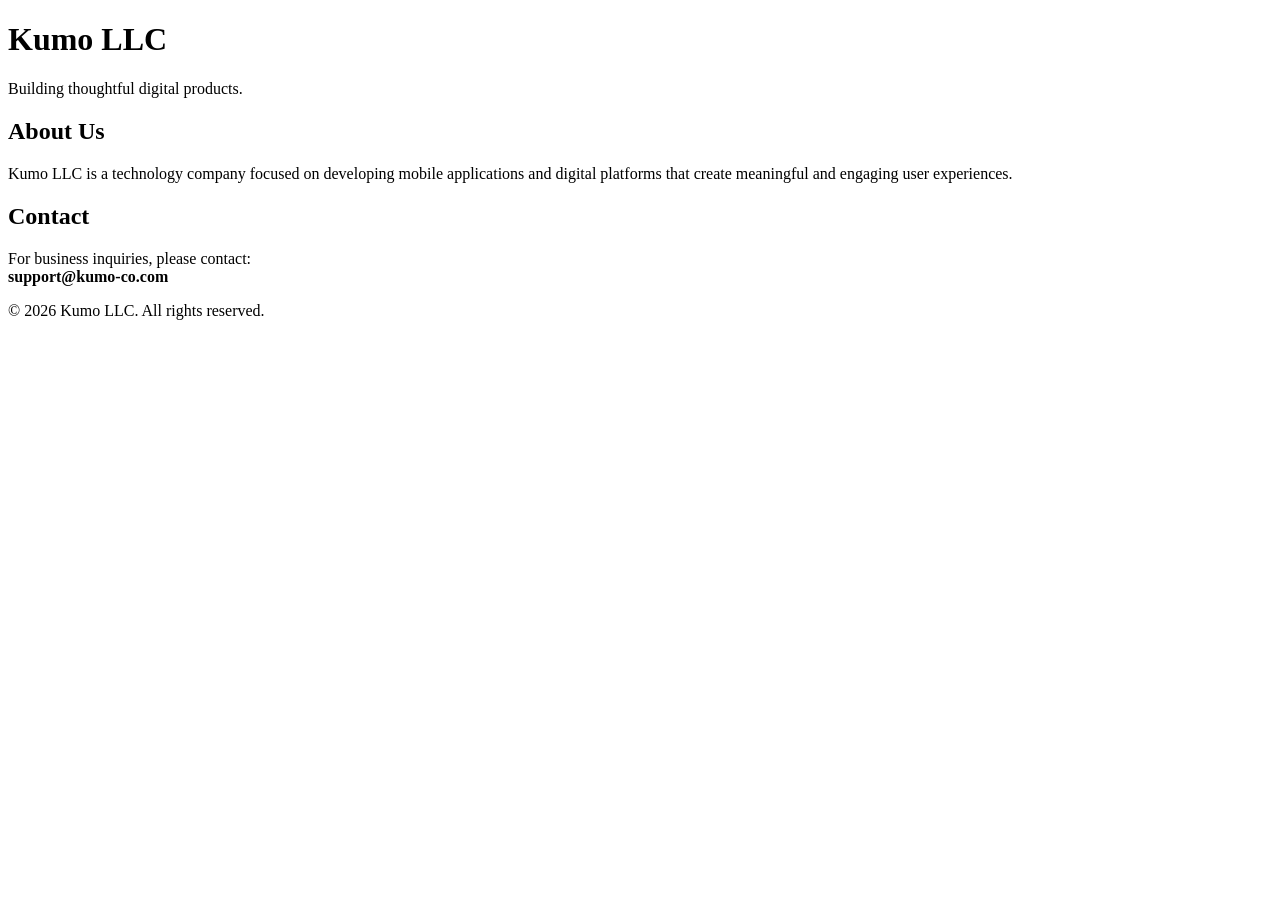
==== index.html @ 5114a28c "Add initial HTML structure for Kumo LLC website" ====
<!DOCTYPE html>
<html lang="en">
<head>
  <meta charset="UTF-8" />
  <meta name="viewport" content="width=device-width, initial-scale=1.0" />
  <title>Kumo LLC</title>
  <meta name="description" content="Kumo LLC is a technology company focused on developing innovative mobile applications and digital products." />
  <link rel="stylesheet" href="styles.css" />
</head>

<body>

  <header>
    <h1>Kumo LLC</h1>
    <p>Building thoughtful digital products.</p>
  </header>

  <section>
    <h2>About Us</h2>
    <p>
      Kumo LLC is a technology company focused on developing
      mobile applications and digital platforms that create
      meaningful and engaging user experiences.
    </p>
  </section>

  <section>
    <h2>Contact</h2>
    <p>
      For business inquiries, please contact:
      <br />
      <strong>support@kumo-co.com</strong>
    </p>
  </section>

  <footer>
    <p>© 2026 Kumo LLC. All rights reserved.</p>
  </footer>

</body>
</html>
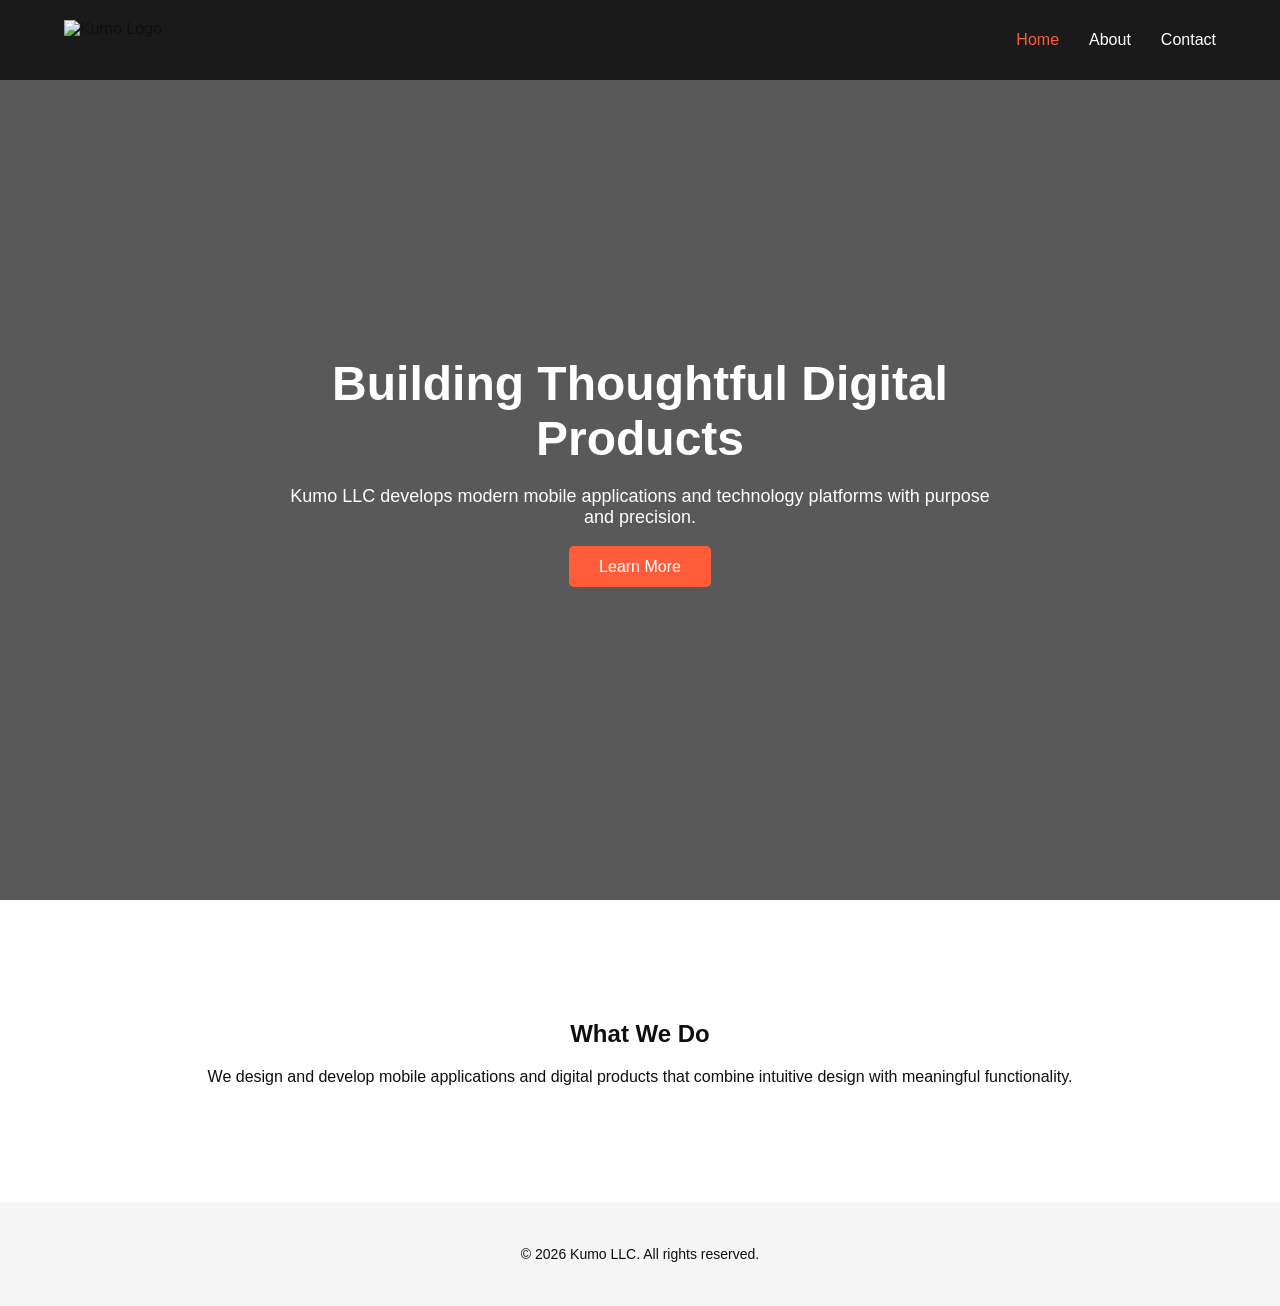
==== commit a8a1ed08: "Added additional pages and style" ====
--- a/index.html
+++ b/index.html
@@ -4,38 +4,42 @@
   <meta charset="UTF-8" />
   <meta name="viewport" content="width=device-width, initial-scale=1.0" />
   <title>Kumo LLC</title>
-  <meta name="description" content="Kumo LLC is a technology company focused on developing innovative mobile applications and digital products." />
   <link rel="stylesheet" href="styles.css" />
 </head>
 
 <body>
 
-  <header>
-    <h1>Kumo LLC</h1>
-    <p>Building thoughtful digital products.</p>
-  </header>
+<nav class="navbar">
+  <div class="nav-container">
+    <img src="assets/logo.png" alt="Kumo Logo" class="logo" />
+    <ul class="nav-links">
+      <li><a href="index.html" class="active">Home</a></li>
+      <li><a href="about.html">About</a></li>
+      <li><a href="contact.html">Contact</a></li>
+    </ul>
+  </div>
+</nav>
 
-  <section>
-    <h2>About Us</h2>
-    <p>
-      Kumo LLC is a technology company focused on developing
-      mobile applications and digital platforms that create
-      meaningful and engaging user experiences.
-    </p>
-  </section>
+<header class="hero">
+  <div class="hero-overlay"></div>
+  <div class="hero-content">
+    <h1>Building Thoughtful Digital Products</h1>
+    <p>Kumo LLC develops modern mobile applications and technology platforms with purpose and precision.</p>
+    <a href="about.html" class="btn-primary">Learn More</a>
+  </div>
+</header>
 
-  <section>
-    <h2>Contact</h2>
-    <p>
-      For business inquiries, please contact:
-      <br />
-      <strong>support@kumo-co.com</strong>
-    </p>
-  </section>
+<section class="section">
+  <h2>What We Do</h2>
+  <p>
+    We design and develop mobile applications and digital products that
+    combine intuitive design with meaningful functionality.
+  </p>
+</section>
 
-  <footer>
-    <p>© 2026 Kumo LLC. All rights reserved.</p>
-  </footer>
+<footer>
+  <p>© 2026 Kumo LLC. All rights reserved.</p>
+</footer>
 
 </body>
-</html>
+</html>
--- a/styles.css
+++ b/styles.css
@@ -0,0 +1,131 @@
+:root {
+  --accent: #ff5c39;
+  --dark: #0f0f0f;
+  --light: #ffffff;
+  --gray: #f5f5f5;
+}
+
+body {
+  margin: 0;
+  font-family: -apple-system, BlinkMacSystemFont, "Segoe UI", Roboto, sans-serif;
+  background-color: var(--light);
+  color: var(--dark);
+}
+
+/* NAVIGATION */
+
+.navbar {
+  position: fixed;
+  width: 100%;
+  background: rgba(0,0,0,0.7);
+  backdrop-filter: blur(8px);
+  padding: 15px 0;
+  z-index: 1000;
+}
+
+.nav-container {
+  width: 90%;
+  margin: auto;
+  display: flex;
+  justify-content: space-between;
+  align-items: center;
+}
+
+.logo {
+  height: 40px;
+}
+
+.nav-links {
+  list-style: none;
+  display: flex;
+  gap: 30px;
+}
+
+.nav-links a {
+  text-decoration: none;
+  color: white;
+  font-weight: 500;
+  transition: 0.3s;
+}
+
+.nav-links a:hover,
+.nav-links .active {
+  color: var(--accent);
+}
+
+/* HERO SECTION */
+
+.hero {
+  height: 100vh;
+  background: url("assets/hero.jpg") center/cover no-repeat;
+  position: relative;
+  display: flex;
+  align-items: center;
+  justify-content: center;
+  text-align: center;
+}
+
+.hero-overlay {
+  position: absolute;
+  width: 100%;
+  height: 100%;
+  background: rgba(0,0,0,0.65);
+}
+
+.hero-content {
+  position: relative;
+  color: white;
+  max-width: 700px;
+}
+
+.hero h1 {
+  font-size: 48px;
+  margin-bottom: 20px;
+}
+
+.hero p {
+  font-size: 18px;
+  margin-bottom: 30px;
+}
+
+.btn-primary {
+  background-color: var(--accent);
+  color: white;
+  padding: 12px 30px;
+  text-decoration: none;
+  border-radius: 5px;
+  transition: 0.3s;
+}
+
+.btn-primary:hover {
+  opacity: 0.85;
+}
+
+/* CONTENT SECTIONS */
+
+.section {
+  padding: 100px 20px;
+  text-align: center;
+}
+
+.page {
+  padding-top: 150px;
+}
+
+.section h2 {
+  margin-bottom: 20px;
+}
+
+.contact-email {
+  font-size: 20px;
+  color: var(--accent);
+}
+
+/* FOOTER */
+
+footer {
+  padding: 30px;
+  background-color: var(--gray);
+  text-align: center;
+  font-size: 14px;
+}
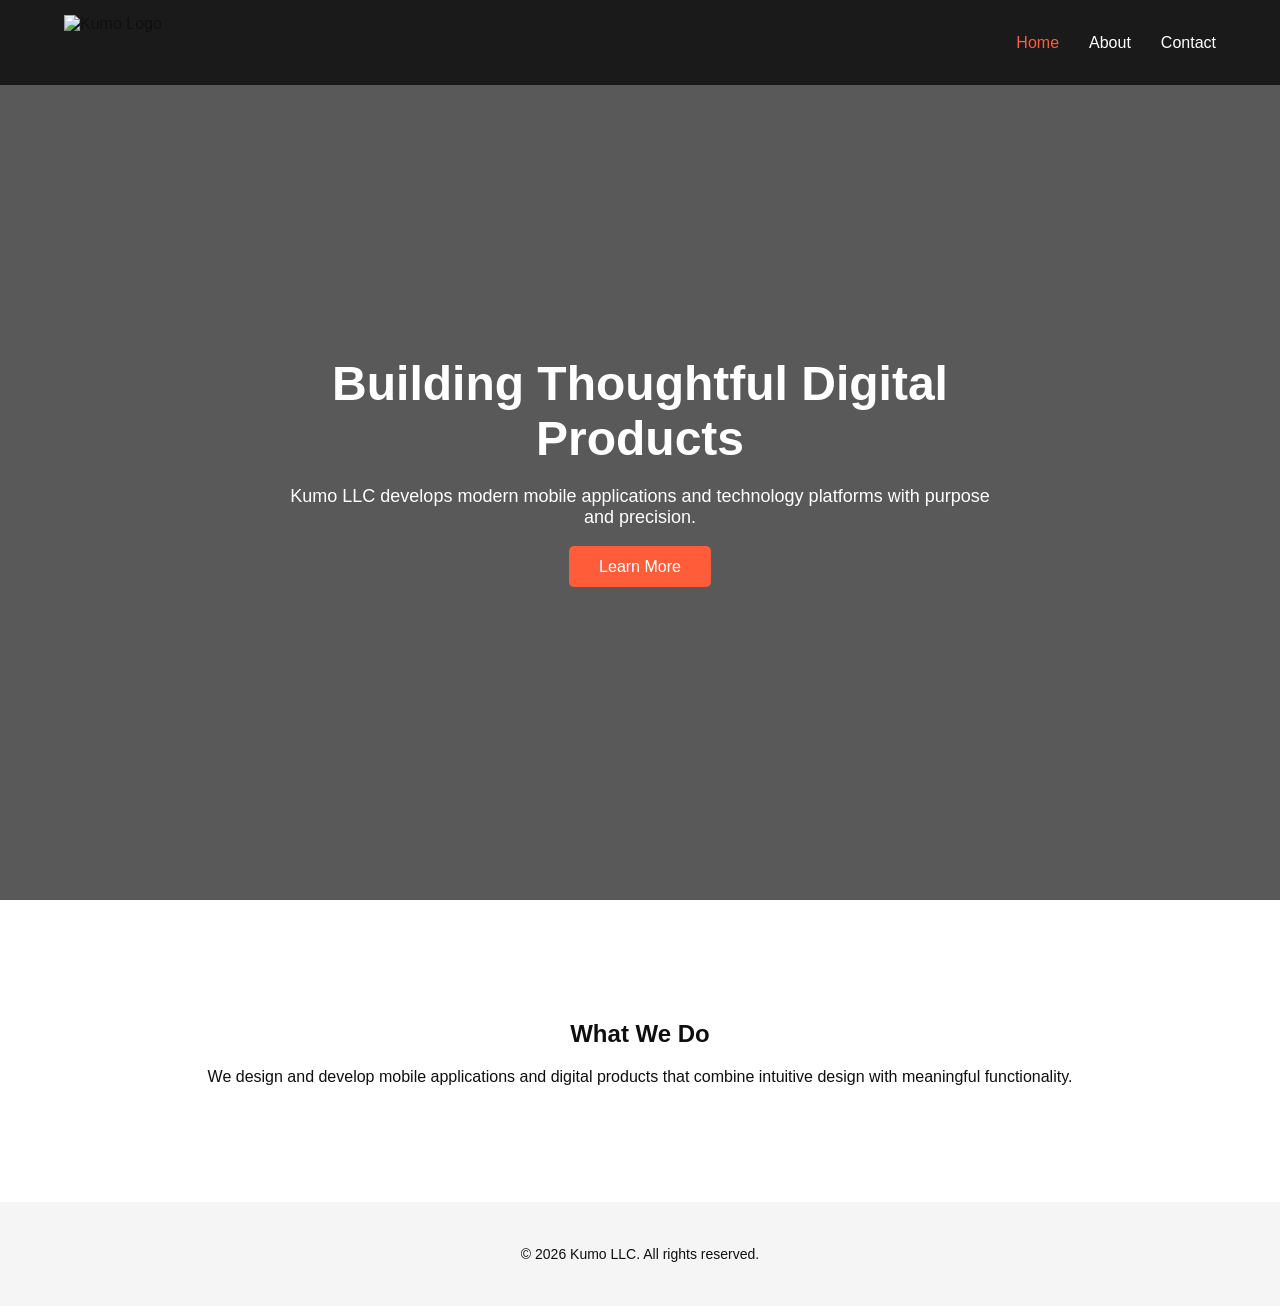
==== commit 7c7399d2: "Added both hero and logo image" ====
--- a/index.html
+++ b/index.html
@@ -11,7 +11,7 @@
 
 <nav class="navbar">
   <div class="nav-container">
-    <img src="assets/logo.png" alt="Kumo Logo" class="logo" />
+    <img src="assets/logo.svg" alt="Kumo Logo" class="logo" />
     <ul class="nav-links">
       <li><a href="index.html" class="active">Home</a></li>
       <li><a href="about.html">About</a></li>
--- a/styles.css
+++ b/styles.css
@@ -32,7 +32,8 @@
 }
 
 .logo {
-  height: 40px;
+  height: 55px;
+  width: auto;
 }
 
 .nav-links {
@@ -57,7 +58,7 @@
 
 .hero {
   height: 100vh;
-  background: url("assets/hero.jpg") center/cover no-repeat;
+  background: url("assets/hero.png") center/cover no-repeat;
   position: relative;
   display: flex;
   align-items: center;
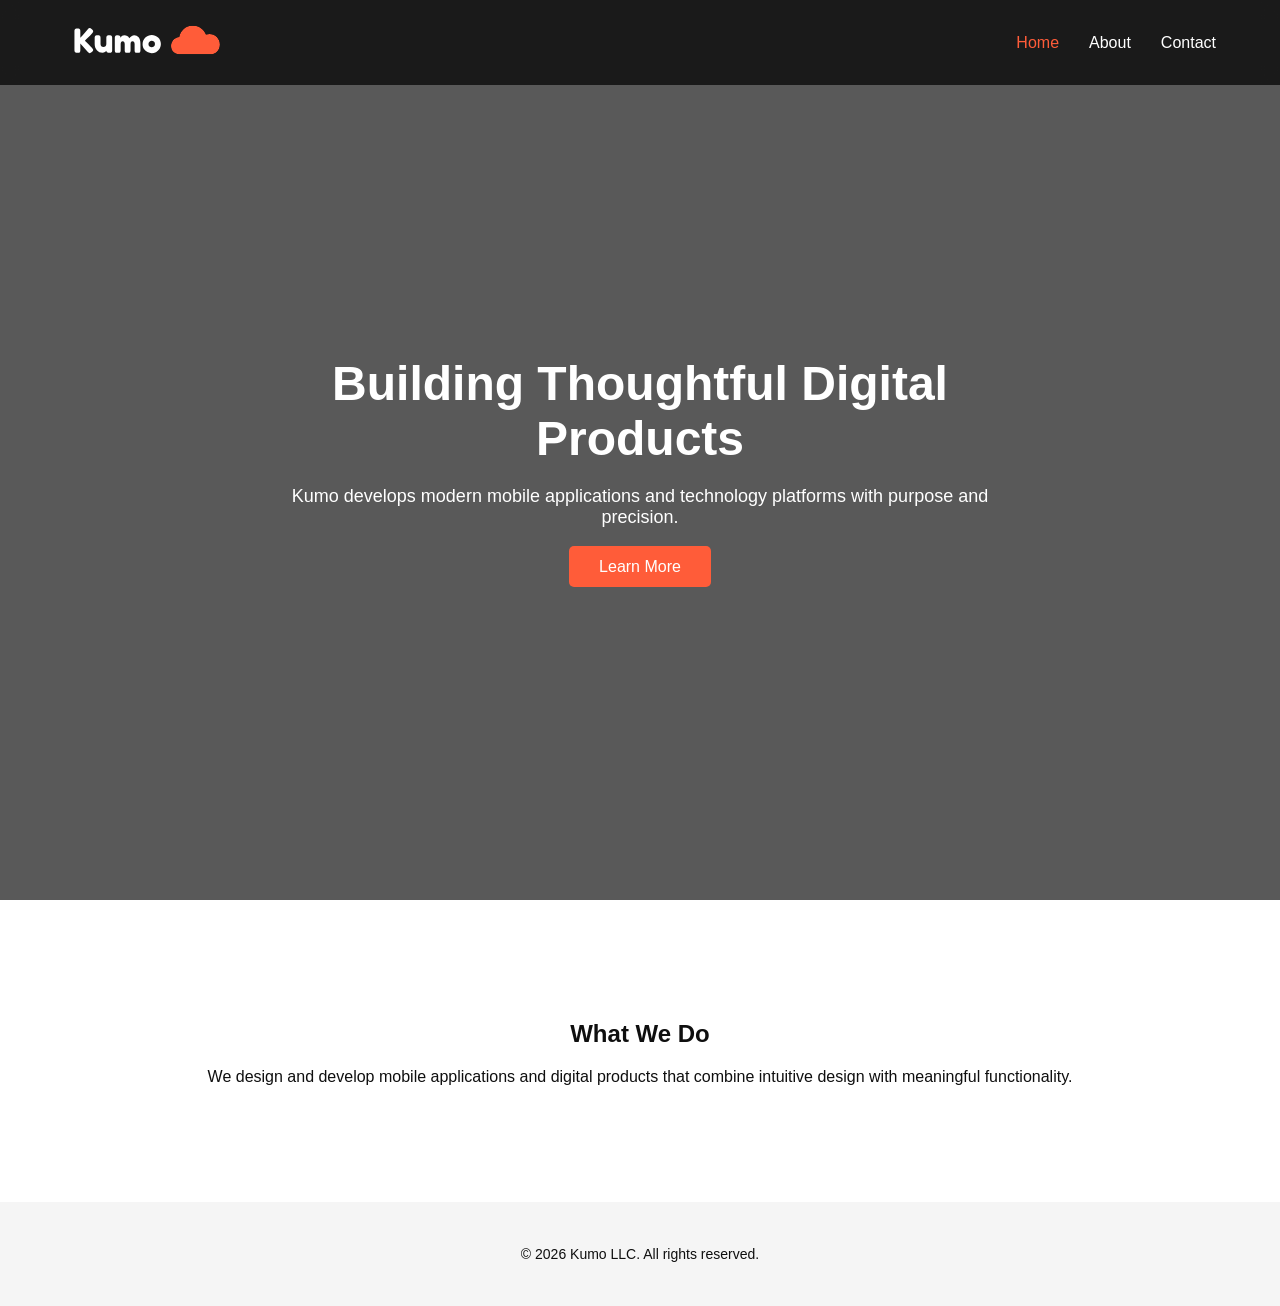
==== commit dae89f86: "added favicon" ====
--- a/index.html
+++ b/index.html
@@ -5,6 +5,9 @@
   <meta name="viewport" content="width=device-width, initial-scale=1.0" />
   <title>Kumo LLC</title>
   <link rel="stylesheet" href="styles.css" />
+  <link rel="icon" href="favicon.svg" type="image/svg+xml">
+  <link rel="alternate icon" href="favicon.png" type="image/png">
+
 </head>
 
 <body>
@@ -24,7 +27,7 @@
   <div class="hero-overlay"></div>
   <div class="hero-content">
     <h1>Building Thoughtful Digital Products</h1>
-    <p>Kumo LLC develops modern mobile applications and technology platforms with purpose and precision.</p>
+    <p>Kumo develops modern mobile applications and technology platforms with purpose and precision.</p>
     <a href="about.html" class="btn-primary">Learn More</a>
   </div>
 </header>
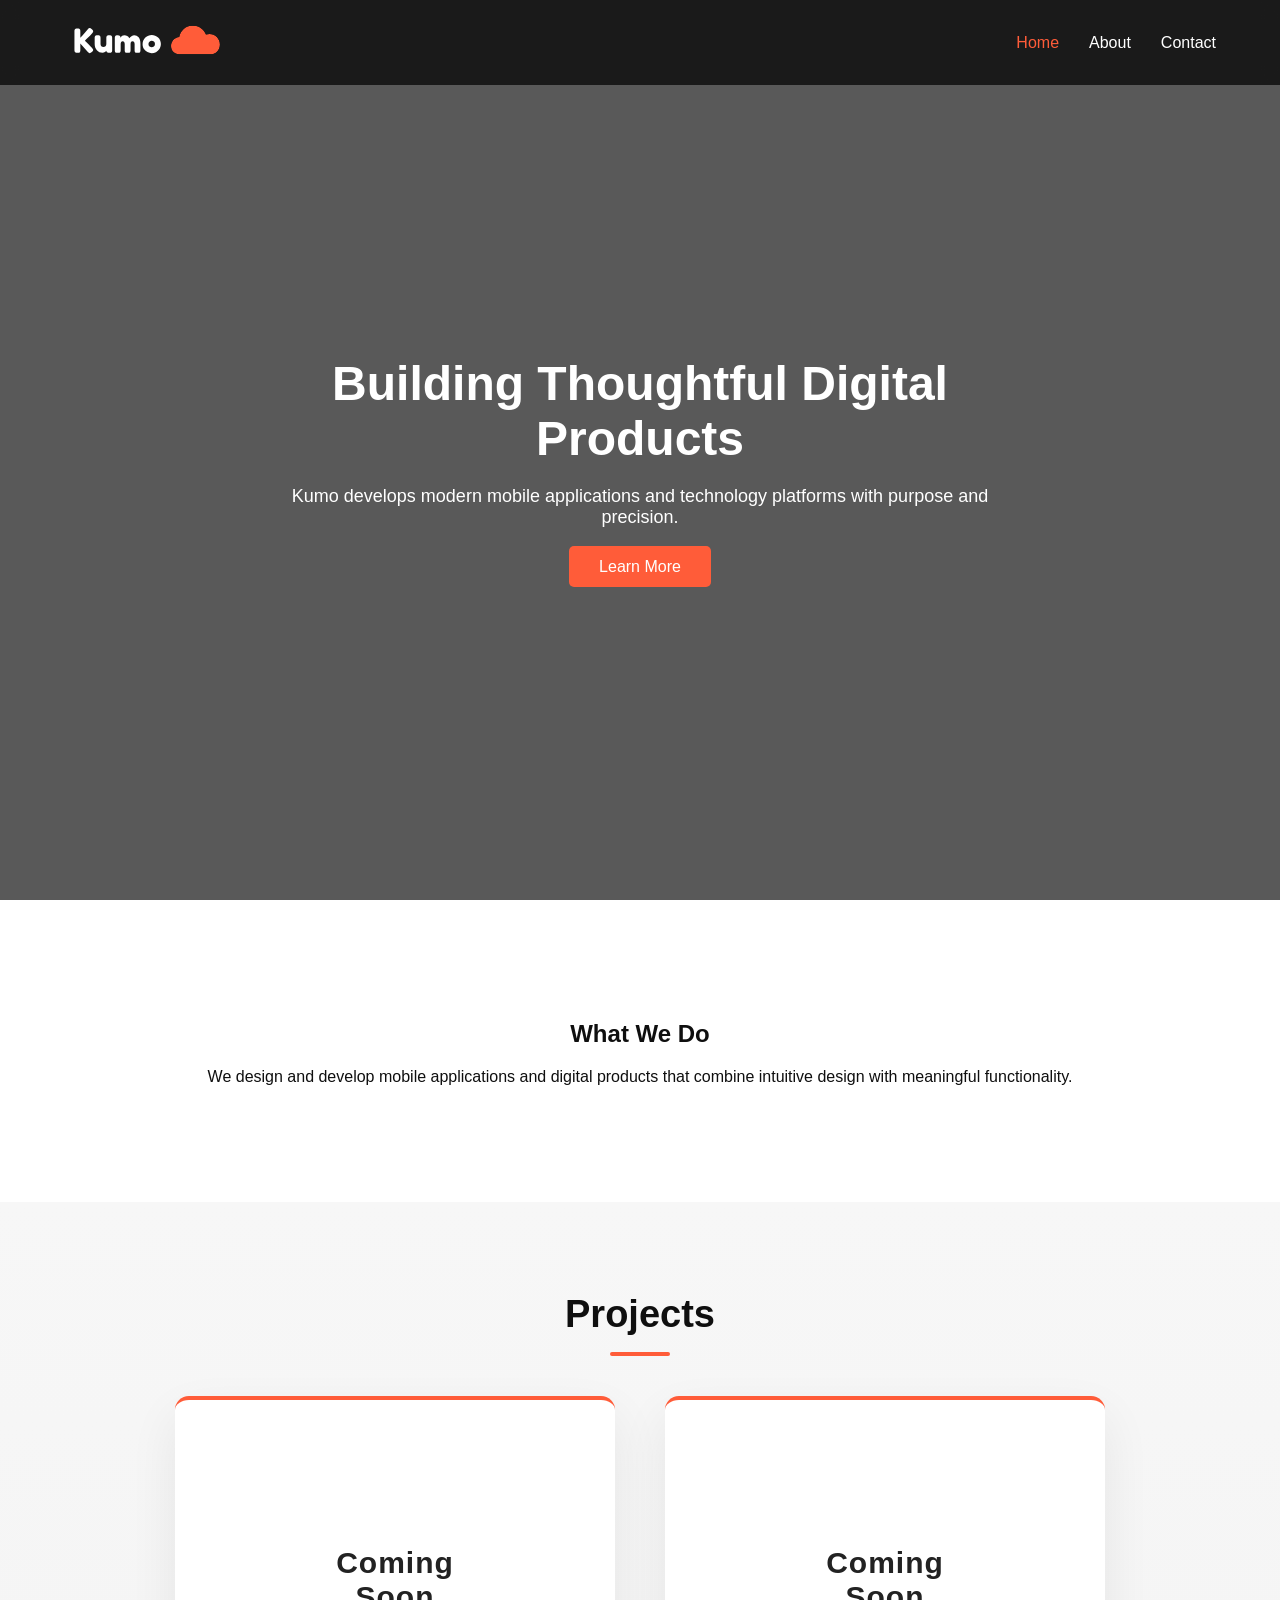
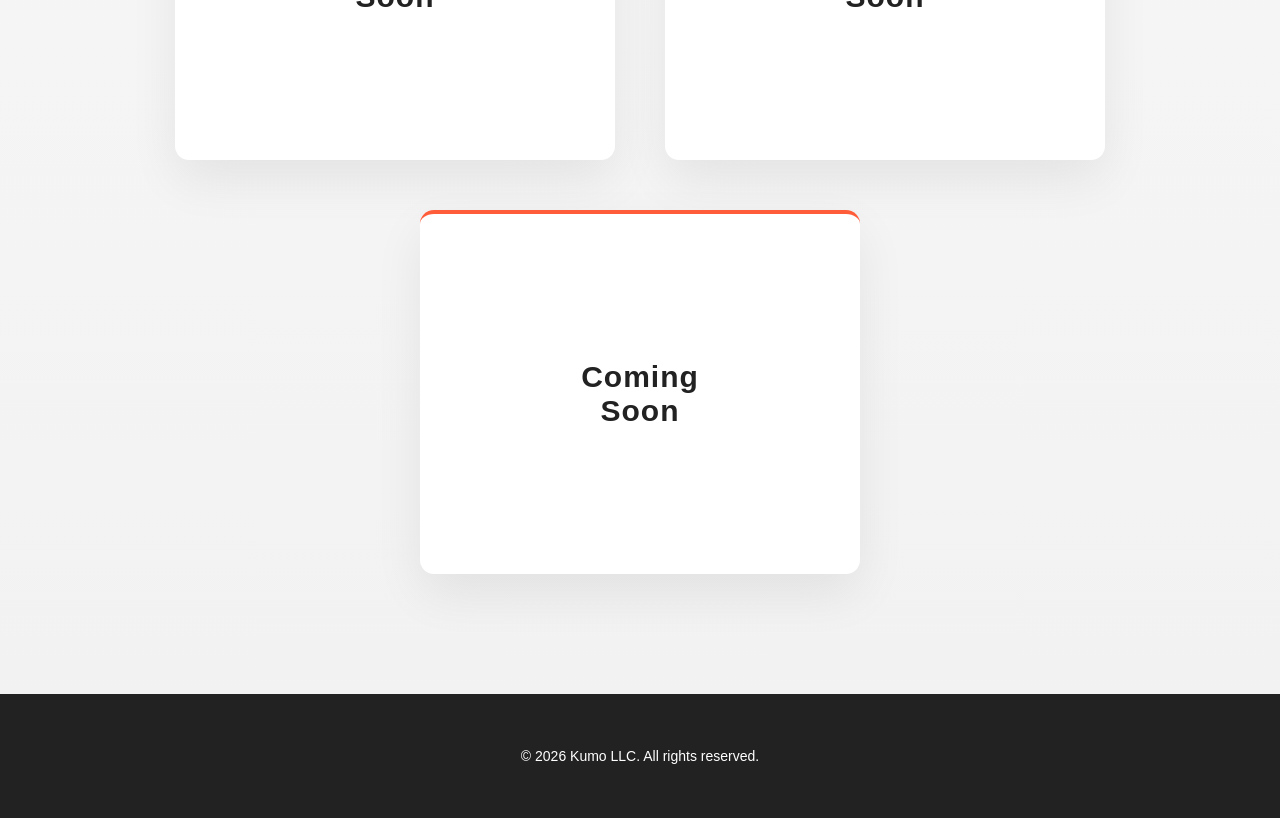
==== commit f8659d38: "Website 1.0 complete" ====
--- a/index.html
+++ b/index.html
@@ -40,6 +40,34 @@
   </p>
 </section>
 
+<section class="section projects">
+  <h2>Projects</h2>
+  <div class="project-grid">
+
+    <div class="project-card">
+      <div class="coming-soon">
+        <span>Coming</span>
+        <span>Soon</span>
+      </div>
+    </div>
+
+    <div class="project-card">
+      <div class="coming-soon">
+        <span>Coming</span>
+        <span>Soon</span>
+      </div>
+    </div>
+
+    <div class="project-card">
+      <div class="coming-soon">
+        <span>Coming</span>
+        <span>Soon</span>
+      </div>
+    </div>
+
+  </div>
+</section>
+
 <footer>
   <p>© 2026 Kumo LLC. All rights reserved.</p>
 </footer>
--- a/styles.css
+++ b/styles.css
@@ -10,6 +10,16 @@
   font-family: -apple-system, BlinkMacSystemFont, "Segoe UI", Roboto, sans-serif;
   background-color: var(--light);
   color: var(--dark);
+}
+
+body {
+  min-height: 100vh;
+  display: flex;
+  flex-direction: column;
+}
+
+.contact-section {
+  flex: 1;
 }
 
 /* NAVIGATION */
@@ -122,11 +132,227 @@
   color: var(--accent);
 }
 
+/* PROJECTS SECTION */
+
+.projects {
+  background: linear-gradient(to bottom, #f7f7f7, #f2f2f2);
+  padding: 60px 20px 120px 20px;
+}
+
+.projects h2 {
+  font-size: 38px;
+  margin-bottom: 40px;
+  position: relative;
+}
+
+.projects h2::after {
+  content: "";
+  width: 60px;
+  height: 4px;
+  background: var(--accent);
+  display: block;
+  margin: 16px auto 0;
+  border-radius: 2px;
+}
+
+.project-grid {
+  display: flex;
+  justify-content: center;
+  gap: 50px;
+  margin-top: 40px;
+  flex-wrap: wrap;
+}
+
+.project-card {
+  background: white;
+  padding: 60px 40px;
+  width: 360px;
+  min-height: 240px;
+  border-radius: 14px;
+  box-shadow: 0 20px 50px rgba(0,0,0,0.07);
+  display: flex;
+  flex-direction: column;
+  justify-content: center;
+  transition: 0.3s ease;
+  border-top: 4px solid var(--accent);
+}
+
+.coming-soon {
+  display: flex;
+  flex-direction: column;
+  align-items: center;
+  font-size: 30px;
+  font-weight: 600;
+  color: #222;
+  letter-spacing: 1px;
+}
+
+.project-card:hover {
+  transform: translateY(-10px);
+  box-shadow: 0 25px 60px rgba(0,0,0,0.12);
+}
+
+.project-card h3 {
+  margin-bottom: 15px;
+  font-size: 20px;
+}
+
+.project-card p {
+  color: #666;
+  font-size: 16px;
+}
+
+/* ABOUT HERO */
+
+.about-hero {
+  padding: 140px 20px 100px;
+  background: white;
+}
+
+.centered {
+  text-align: center;
+}
+
+.about-container {
+  max-width: 1000px;
+  margin: 0 auto;
+}
+
+.about-hero h1 {
+  font-size: 44px;
+  margin-bottom: 25px;
+}
+
+.about-intro {
+  font-size: 20px;
+  line-height: 1.8;
+  max-width: 700px;
+  margin: 0 auto;
+  color: #444;
+}
+
+/* ICON SECTION */
+
+.about-icons-section {
+  padding: 100px 20px 120px;
+  background: linear-gradient(to bottom, #f7f7f7, #f2f2f2);
+}
+
+.icon-row {
+  display: grid;
+  grid-template-columns: repeat(4, 1fr);
+  gap: 60px;
+  align-items: start;
+}
+
+.icon-block {
+  text-align: left;
+}
+
+.icon img {
+  width: 42px;
+  height: 42px;
+  margin-bottom: 20px;
+}
+
+.icon-block h3 {
+  font-size: 18px;
+  margin-bottom: 12px;
+}
+
+.icon-block p {
+  font-size: 15px;
+  line-height: 1.6;
+  color: #555;
+}
+
+/* CONTACT SECTION */
+
+.contact-section {
+  padding: 140px 20px 120px;
+  background: white;
+}
+
+.contact-container {
+  max-width: 700px;
+  margin: 0 auto;
+  text-align: center;
+}
+
+.contact-intro {
+  margin-bottom: 50px;
+  color: #555;
+  line-height: 1.7;
+}
+
+form {
+  display: flex;
+  flex-direction: column;
+  gap: 20px;
+}
+
+.form-group input,
+.form-group textarea {
+  width: 100%;
+  padding: 14px 16px;
+  border: 1px solid #ddd;
+  border-radius: 6px;
+  font-size: 15px;
+  font-family: inherit;
+  transition: 0.3s ease;
+}
+
+.form-group input:focus,
+.form-group textarea:focus {
+  border-color: #ff5c39;
+  outline: none;
+}
+
+.submit-btn {
+  width: 50%;
+  padding: 14px;
+  background: #ff5c39;
+  color: white;
+  border: none;
+  border-radius: 6px;
+  font-size: 15px;
+  cursor: pointer;
+  transition: 0.3s ease;
+  margin: 0 auto;       /* centers it */
+  display: block;       /* required for margin auto */
+}
+
+.submit-btn:hover {
+  background: #e14e2f;
+}
+
 /* FOOTER */
 
 footer {
-  padding: 30px;
-  background-color: var(--gray);
+  padding: 40px;
+  background-color: #222;
+  color: white;
   text-align: center;
   font-size: 14px;
-}+}
+
+/* Universality */
+
+@media (max-width: 1000px) {
+  .icon-row {
+    grid-template-columns: repeat(2, 1fr);
+    gap: 40px;
+  }
+}
+
+@media (max-width: 600px) {
+  .icon-row {
+    grid-template-columns: 1fr;
+  }
+}
+
+@media (max-width: 600px) {
+  .submit-btn {
+    width: 100%;
+  }
+}
